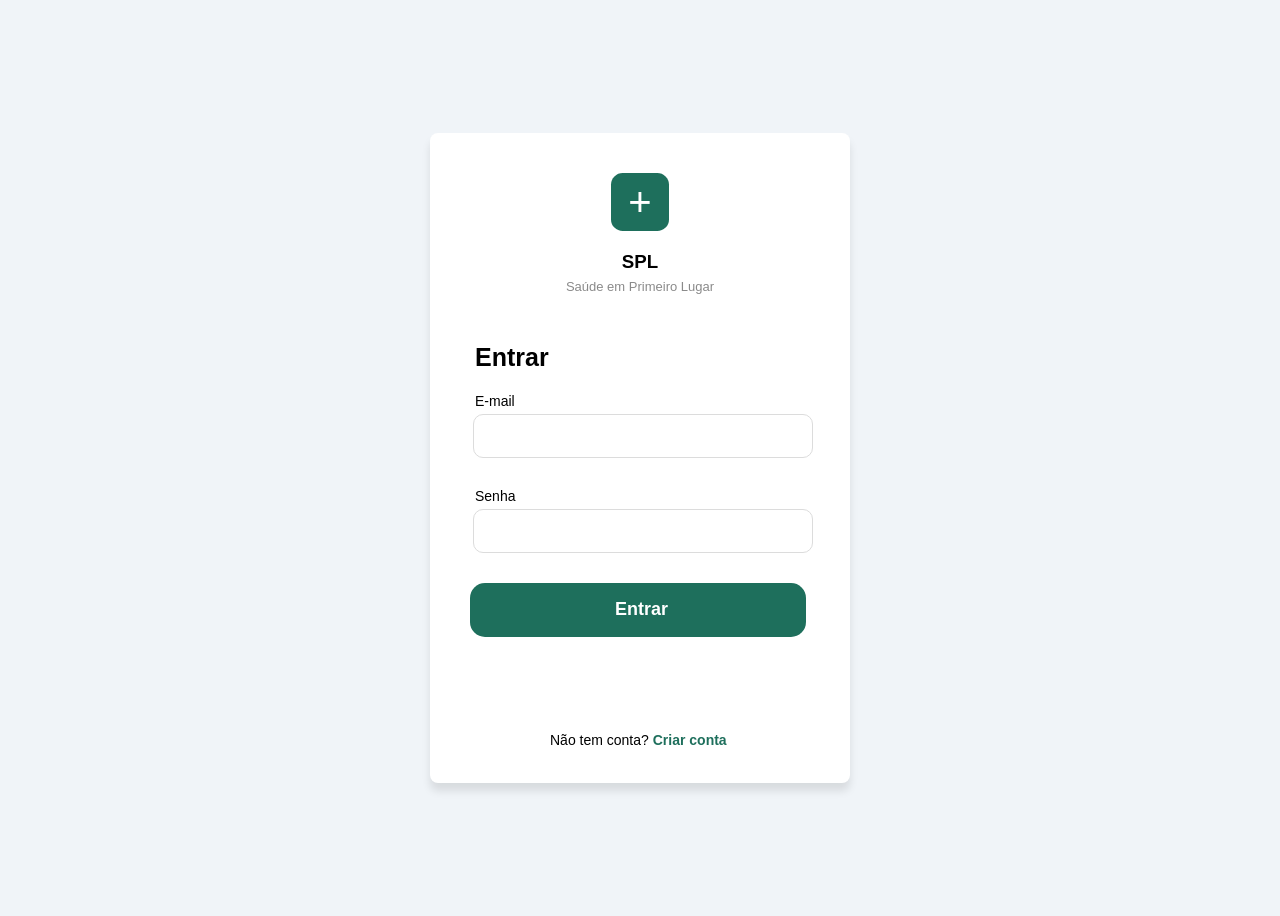
==== index.html @ e9a5cc5e "Inicio do projeto, html e css prontos" ====
<!DOCTYPE html>
<html lang="pt-br">
<head>
    <meta charset="UTF-8">
    <meta name="viewport" content="width=device-width, initial-scale=1.0">
    <title>Formulario de Contato</title>
    <link rel="stylesheet" href="style.css">
</head>
<body>
    <div class="card">
        <div class="logo">
            <button class="button_logo">+</button>
            <h3>SPL</h3>
            <p>Saúde em Primeiro Lugar</p>
        </div>
        <div class="form">
            <h2>Entrar</h2>
            <form class="form_name">
                <label for ="email">E-mail</label>
                <input id="email" type="email" required>

                <label id="senha" for ="senha">Senha</label>
                <input id="senha" type="password" required>

                <input id="submit" type="submit" value="Entrar" form="form_name">
            </form>
            <p id="not_account">Não tem conta?<span id="create_account"> Criar conta</span></p>
        </div>
    </div>
    
</body>
</html>
---- style.css ----
body{
    background-color:#f0f4f8;
    display: flex;
    align-items: center;
    justify-content: center;
    height: 100vh;
    font-family: sans-serif;
}

.card{
    margin: 0 auto;
    height: 650px;
    width: 420px;
    background-color: white;
    position: static;
    border-radius: 8px;
    box-shadow: 0 8px 8px 0 rgba(0, 0, 0, 0.1);
    display: block;
}

.card h2{
    text-align: left;
    padding-top: 28px;
    font-weight: bold;
    font-size: 25px;
    margin-left: 45px;
}

.logo{
    align-items: center;
    display: flex;
    justify-content: center;
    flex-direction: column;
    padding-top: 40px;
}

.logo h3{
    margin: 0 auto;
    padding-top: 20px;
}

.logo p{
    margin: 0 auto;
    padding-top: 6px;
    font-size: small;
    color:rgb(138, 138, 138)
}

.button_logo{
    background-color: #1E6F5C;
    color: white;
    font-size: 40px;
    height: 58px;
    width: 14%;
    border-radius: 20%;
    border-color: white;
    border-style: none;
}

.form_name{
    display: flex;
    flex-direction: column;
    margin-top: 15px;
    margin-bottom: 15px;
}

.form_name label{
    margin-left: 45px;
    margin-bottom: 5px;
    font-size: 14px;
}

.form_name input{
    width: 77%;
    height: 40px;
    border-radius: 10px;
    border: 1px solid gainsboro;
    padding-left: 13px;
    margin-left: 43px;

    &:focus, 
    &:active,
    &:focus-visible{
        outline: none;
        border: 1px solid #1E6F5C;
    }
}

#email{
    margin-bottom: 30px;
}

#not_account{
    margin: 0 auto;
    font-size: 14px;
    padding-top: 80px;
    padding-left: 120px;
}

#create_account{
  color: #1E6F5C; 
  font-weight: bold; 
}

#submit{
    background-color: #1E6F5C;
    color: white;
    margin-top: 30px;
    margin-left: 40px;
    border-color: rgb(5, 184, 5);
    border-style: none;
    height: 54px;
    width: 80%;
    border-radius: 15px;
    font-size: 18px;
    font-weight: bold;
}
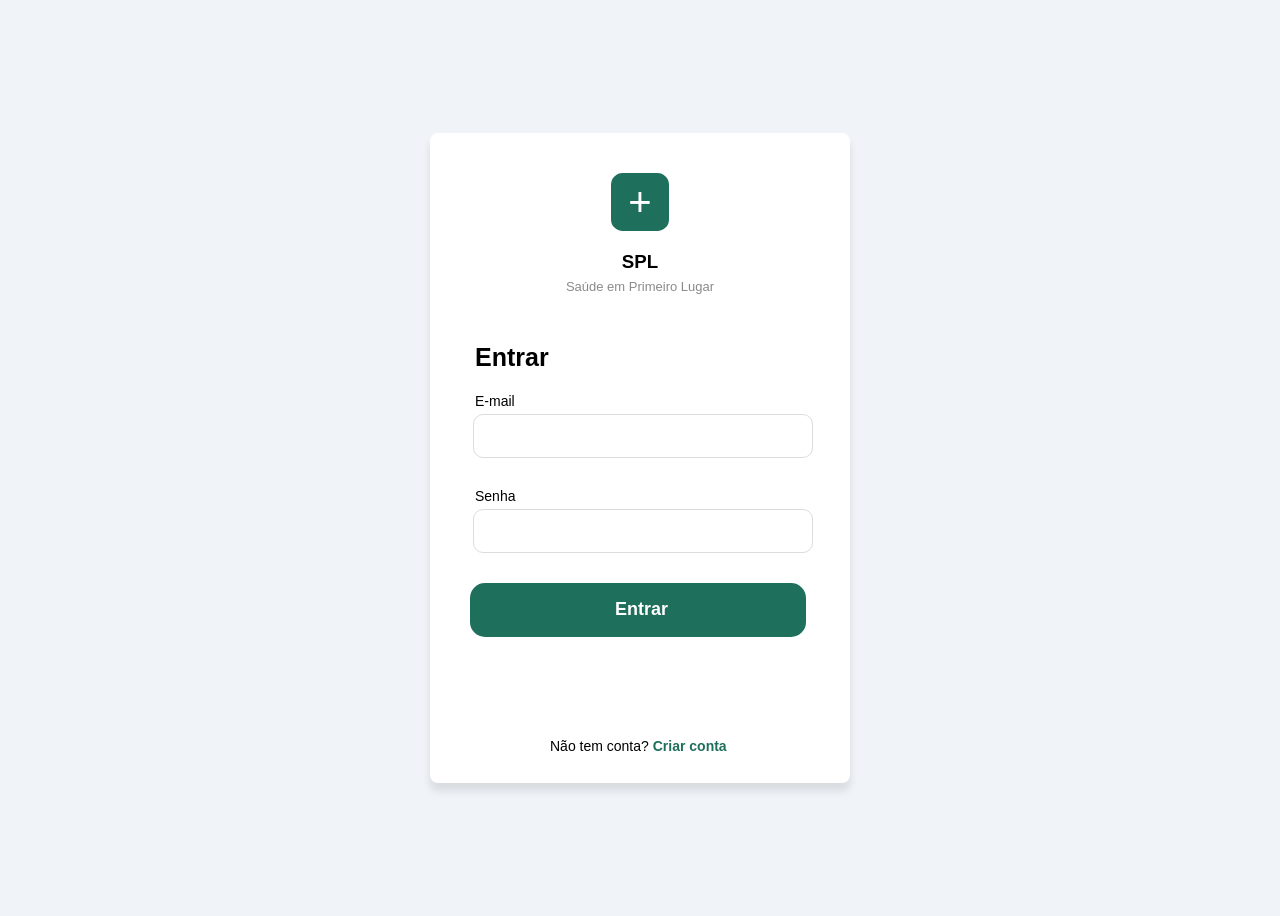
==== commit c7083036: "Validação de email e senha através de uma função JavaScript, com mensagem de erro e alerta de sucess" ====
--- a/index.html
+++ b/index.html
@@ -3,7 +3,7 @@
 <head>
     <meta charset="UTF-8">
     <meta name="viewport" content="width=device-width, initial-scale=1.0">
-    <title>Formulario de Contato</title>
+    <title>SPL - Saúde em Primeiro Lugar</title>
     <link rel="stylesheet" href="style.css">
 </head>
 <body>
@@ -17,16 +17,17 @@
             <h2>Entrar</h2>
             <form class="form_name">
                 <label for ="email">E-mail</label>
-                <input id="email" type="email" required>
+                <input id="email" type="email" required autocomplete="off">
 
-                <label id="senha" for ="senha">Senha</label>
+                <label for ="senha">Senha</label>
                 <input id="senha" type="password" required>
 
-                <input id="submit" type="submit" value="Entrar" form="form_name">
+                <input id="submit" type="submit" value="Entrar" onclick="accountVerification()">
             </form>
+            <p id="account_invalid">Usuário ou senha inválido. Caso não seja cadastrado, crie uma conta!</p>
             <p id="not_account">Não tem conta?<span id="create_account"> Criar conta</span></p>
         </div>
     </div>
-    
+    <script src="script.js"></script>
 </body>
 </html>
--- a/style.css
+++ b/style.css
@@ -93,13 +93,23 @@
 #not_account{
     margin: 0 auto;
     font-size: 14px;
-    padding-top: 80px;
+    padding-top: 50px;
     padding-left: 120px;
 }
 
 #create_account{
   color: #1E6F5C; 
   font-weight: bold; 
+}
+
+#account_invalid{
+    margin: 0 auto;
+    opacity: 0;
+    color: rgb(215, 0, 0);
+    font-size: 16px;
+    padding-left: 10px;
+    padding-right: 10px;
+    text-align: center;
 }
 
 #submit{
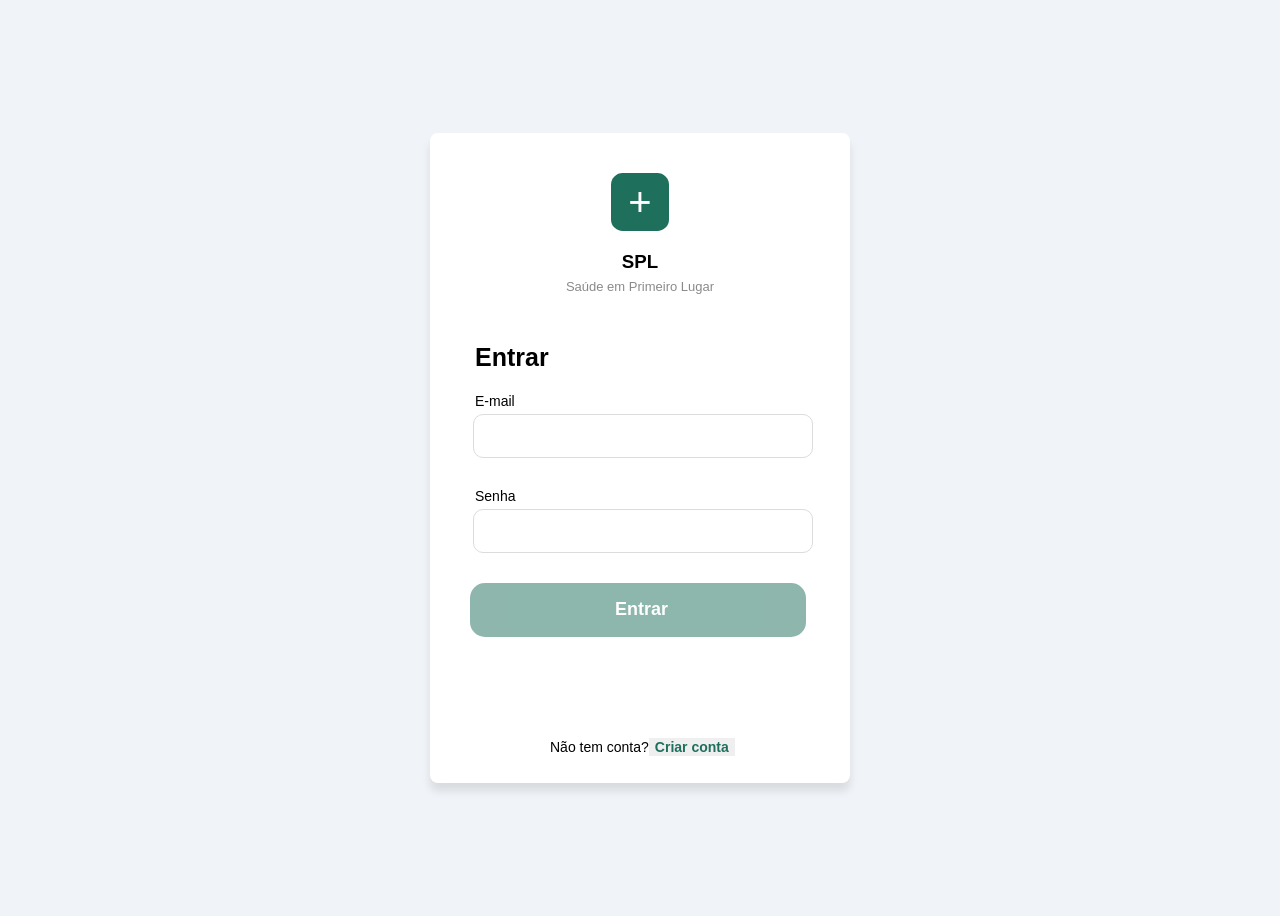
==== commit 9939c414: "RF-05 e RF-06 implementadas. O sistema bloqueia o botão de login caso o email esteja invalido ou a s" ====
--- a/index.html
+++ b/index.html
@@ -22,10 +22,10 @@
                 <label for ="senha">Senha</label>
                 <input id="senha" type="password" required>
 
-                <input id="submit" type="submit" value="Entrar" onclick="accountVerification()">
+                <input id="submit" type="submit" value="Entrar" onclick="accountVerification(event)">
             </form>
-            <p id="account_invalid">Usuário ou senha inválido. Caso não seja cadastrado, crie uma conta!</p>
-            <p id="not_account">Não tem conta?<span id="create_account"> Criar conta</span></p>
+            <p id="account_invalid">Usuário ou senha inválido. Caso não seja cadastrado, <span onclick="alert('Tela de Cadastro será disponível em breve!');">crie uma conta!</span></p>
+            <p id="not_account">Não tem conta?<button id="button_create_account" onclick="alert('Tela de Cadastro será disponível em breve!');">Criar conta</button></p>
         </div>
     </div>
     <script src="script.js"></script>
--- a/style.css
+++ b/style.css
@@ -97,9 +97,12 @@
     padding-left: 120px;
 }
 
-#create_account{
+#button_create_account{
   color: #1E6F5C; 
   font-weight: bold; 
+  font-size: 14px;
+  border: 0;
+  cursor: pointer;
 }
 
 #account_invalid{
@@ -110,6 +113,10 @@
     padding-left: 10px;
     padding-right: 10px;
     text-align: center;
+}
+
+span{
+    cursor: pointer;
 }
 
 #submit{
@@ -124,4 +131,5 @@
     border-radius: 15px;
     font-size: 18px;
     font-weight: bold;
+    cursor: pointer;
 }
